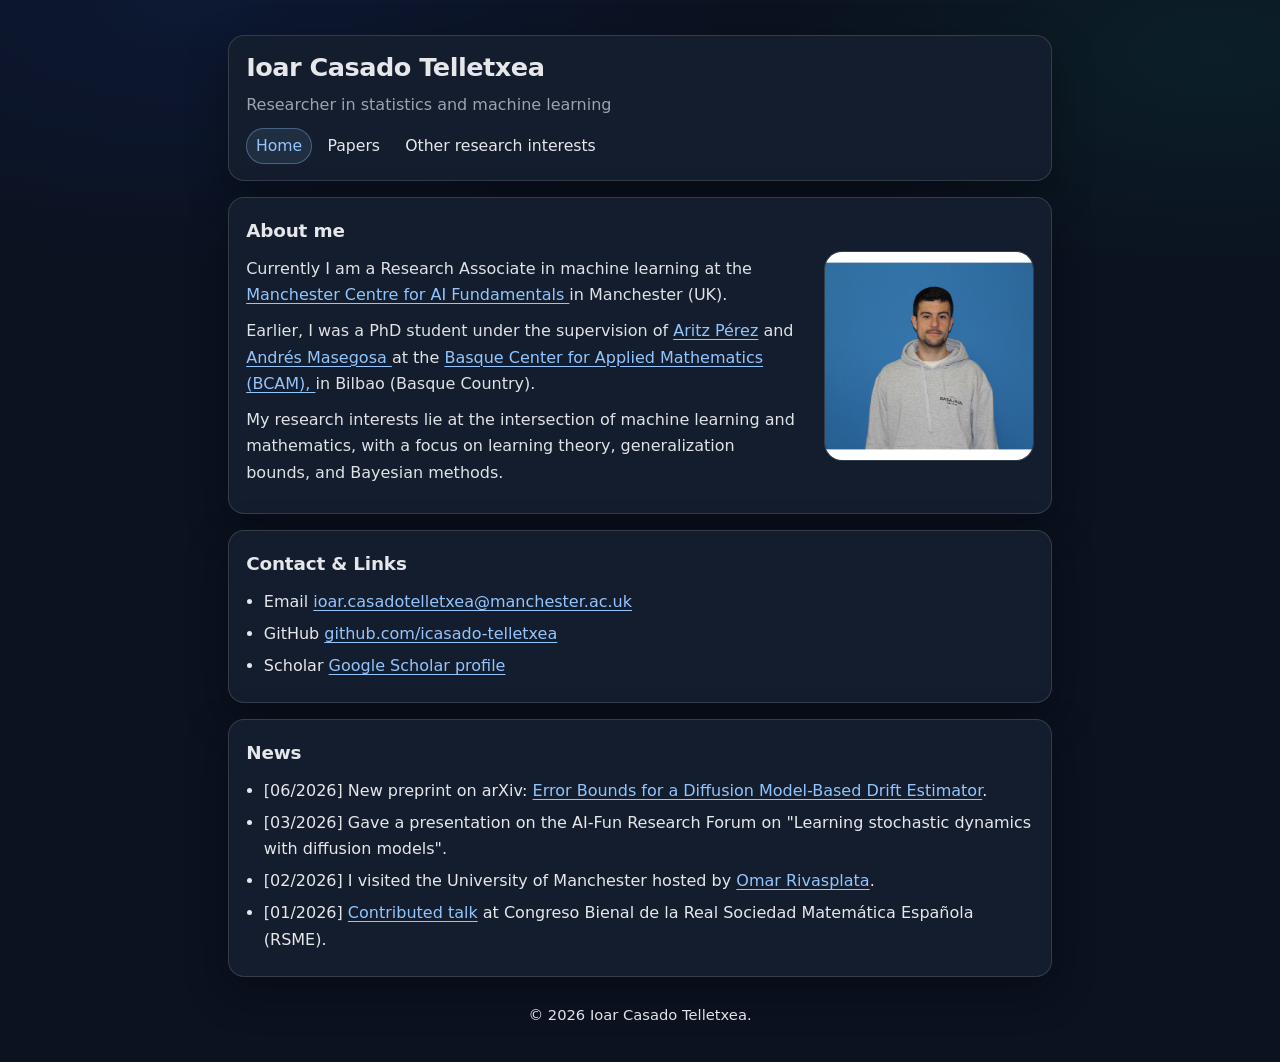
==== index.html @ a0dc9021 "Add files via upload" ====
<!DOCTYPE html>
<html lang="en">
<head>
  <meta charset="UTF-8" />
  <meta name="viewport" content="width=device-width, initial-scale=1" />
  <title>Ioar Casado Telletxea</title>
  <meta name="description" content="Ioar Casado Telletxea — Researcher in statistics and machine learning." />
  <meta name="color-scheme" content="dark" />
  <link rel="stylesheet" href="css/main.css" />
</head>

<body>
  <a class="skip-link" href="#content">Skip to content</a>
  <header class="site-header">
    <div class="container header-inner">
      <div class="brand">
        <div class="brand-title">
          <h1>Ioar Casado Telletxea</h1>
          <p class="tagline">Researcher in statistics and machine learning</p>
        </div>
      </div>

      <nav class="nav" aria-label="Primary">
        <a class="nav-link" href="index.html" aria-current="page">Home</a>
        <a class="nav-link" href="research/index.html">Papers</a>
        <a class="nav-link" href="other-research-interests/index.html">Other research interests</a>
      </nav>
    </div>
  </header>

  <main id="content" class="container">
    <section class="card hero">
      <div class="hero-text">
        <h2>About me</h2>
        <p>
           Currently I am a Research Associate in machine learning at the
           <a href="https://www.ai-fun.manchester.ac.uk/" target="_blank" rel="noopener noreferrer">          
            Manchester Centre for AI Fundamentals
          </a>
          in Manchester (UK).
        </p>
        <p>
          Earlier, I was a PhD student under the supervision of 
          <a href="https://scholar.google.com/citations?user=F6BMpa0AAAAJ&hl=en&oi=ao" target="_blank" rel="noopener noreferrer">
          Aritz Pérez</a> and 
          <a href="https://andresmasegosa.github.io/" target="_blank" rel="noopener noreferrer">
          Andrés Masegosa
          </a>
          at the
          <a href="https://www.bcamath.org/en/" target="_blank" rel="noopener noreferrer">
          Basque Center for Applied Mathematics (BCAM),
          </a>
          in Bilbao (Basque Country).
        </p>
        <p>
          My research interests lie at the intersection of machine learning and mathematics,
          with a focus on learning theory, generalization bounds, and Bayesian methods.
        </p>
      </div>

      <div class="hero-media">
        <img
          class="profile-pic"
          src="icasado.jpg"
          alt="Portrait of Ioar Casado Telletxea"
          loading="lazy"
          decoding="async"
        />
      </div>
    </section>

    <div class="grid">
      <section class="card">
        <h2>Contact & Links</h2>
        <ul class="link-list">
          <li>
            <span class="label">Email</span>
            <a href="mailto:ioar.casadotelletxea@manchester.ac.uk">ioar.casadotelletxea@manchester.ac.uk</a>
          </li>
          <li>
            <span class="label">GitHub</span>
            <a href="https://github.com/icasado-telletxea" target="_blank" rel="noopener noreferrer">
              github.com/icasado-telletxea
            </a>
          </li>
          <li>
            <span class="label">Scholar</span>
            <a href="https://scholar.google.com/citations?user=47XMQw0AAAAJ&hl=en&oi=ao" target="_blank" rel="noopener noreferrer">
              Google Scholar profile
            </a>
          </li>
        </ul>
      </section>

      <section class="card">
        <div class="card-header">
          <h2>News</h2>
        </div>
        <ul class="news">
            <li><span class="date">[06/2026]</span> New preprint on arXiv:
            <a href="https://arxiv.org/pdf/2606.02115" target="_blank" rel="noopener noreferrer">
            Error Bounds for a Diffusion Model-Based Drift Estimator</a>.            
            </li>                 
            <li><span class="date">[03/2026]</span> Gave a presentation on the AI-Fun Research Forum on "Learning stochastic dynamics with diffusion models". 
            </li>          
            <li><span class="date">[02/2026]</span> I visited the University of Manchester hosted by 
            <a href="https://personalpages.manchester.ac.uk/staff/omar.rivasplata/" target="_blank" rel="noopener noreferrer">
            Omar Rivasplata</a>.</li>
            <li><span class="date">[01/2026]</span>  <a href="https://2026.bienalrsme.com/sites/default/files/charlas/7_Casado_I.pdf" target="_blank" rel="noopener noreferrer">
            Contributed talk</a> at Congreso Bienal de la Real Sociedad Matemática Española (RSME).</li> 
        </ul>
      </section>
    </div>
  </main>

  <footer class="site-footer">
    <div class="container footer-inner">
      <p>&copy; <span id="year"></span> Ioar Casado Telletxea.</p>
    </div>
  </footer>

  <script>
    document.getElementById("year").textContent = new Date().getFullYear();
  </script>
</body>
</html>
---- css/main.css ----
/* ---------- Theme ---------- */
:root {
  color-scheme: dark;
  --bg: #0b1220;
  --text: #e5e7eb;
  --muted: #9ca3af;
  --border: rgba(255, 255, 255, 0.14);
  --card: #141d2d;
  --shadow: 0 14px 40px rgba(0, 0, 0, 0.35);
  --link: #93c5fd;
  --link-hover: #bfdbfe;
}

/* ---------- Base ---------- */
*,
*::before,
*::after { box-sizing: border-box; }

html { -webkit-text-size-adjust: 100%; }

body {
  max-width: 860px;
  margin: 2.2rem auto;
  padding: 0 1.1rem;
  font-family: ui-sans-serif, system-ui, -apple-system, BlinkMacSystemFont, "Segoe UI", sans-serif;
  line-height: 1.65;
  font-size: 16px;
  color: var(--text);
  background:
    radial-gradient(900px 450px at 15% 0%, rgba(29, 78, 216, 0.10), transparent 60%),
    radial-gradient(800px 420px at 95% 5%, rgba(16, 185, 129, 0.08), transparent 55%),
    var(--bg);
}

a {
  color: var(--link);
  text-decoration-thickness: 1px;
  text-underline-offset: 0.18em;
}
a:hover { color: var(--link-hover); }

a:focus-visible {
  outline: 3px solid color-mix(in srgb, var(--link) 60%, transparent);
  outline-offset: 3px;
  border-radius: 6px;
}

/* ---------- Header / Nav ---------- */
header {
  padding: 1rem 1.1rem;
  background: var(--card);
  border: 1px solid var(--border);
  border-radius: 16px;
  box-shadow: var(--shadow);
}

header h1 {
  margin: 0;
  letter-spacing: -0.02em;
  font-size: 1.6rem;
  line-height: 1.2;
}

nav {
  margin-top: 0.5rem;
  font-size: 0.98rem;
  color: var(--muted);
  display: flex;
  gap: 0.35rem;
  flex-wrap: wrap;
  align-items: center;
}

nav a {
  color: var(--text);
  text-decoration: none;
  padding: 0.25rem 0.55rem;
  border: 1px solid transparent;
  border-radius: 999px;
}

nav a:hover {
  border-color: var(--border);
  background: color-mix(in srgb, var(--card) 85%, transparent);
}

/* ---------- Separator ---------- */
hr {
  border: 0;
  height: 1px;
  background: var(--border);
  margin: 1.4rem 0;
}

/* ---------- Sections as cards ---------- */
main section {
  background: var(--card);
  border: 1px solid var(--border);
  border-radius: 16px;
  box-shadow: var(--shadow);
  padding: 1.1rem 1.1rem;
  margin: 1rem 0;
}

h2 {
  margin: 0 0 0.6rem;
  font-size: 1.15rem;
  letter-spacing: -0.01em;
}

p {
  margin: 0.6rem 0;
  color: color-mix(in srgb, var(--text) 92%, var(--muted));
}

/* Lists */
ul {
  padding-left: 1.1rem;
  margin: 0.6rem 0 0;
}
li { margin: 0.35rem 0; }

/* ---------- Footer ---------- */
footer {
  margin-top: 1.6rem;
  color: var(--muted);
  font-size: 0.92rem;
  text-align: center;
}

/* ---------- HERO (About + photo) ---------- */
/* Goal: photo vertically centered with text block */
.hero {
  display: grid;
  grid-template-columns: minmax(0, 1fr) 210px; /* text | photo */
  gap: 1.4rem;
  align-items: center; /* <-- centers photo w.r.t. text block */
}

.hero-text { min-width: 0; }
.hero-text h2 { margin-top: 0; }

.hero-media {
  justify-self: end;
  display: flex;
  align-items: center;   /* vertically centers the image within its column */
  justify-content: center;
}

.profile-pic {
  display: block;        /* remove baseline gap */
  width: 210px;
  height: 210px;
  border-radius: 18px;
  object-fit: cover;
  border: 1px solid var(--border);
  background: color-mix(in srgb, var(--card) 85%, transparent);
}

/* ---------- Responsive ---------- */
@media (max-width: 700px) {
  body { margin: 1.2rem auto; }

  header { padding: 0.9rem; }

  /* Stack and center the image */
  .hero {
    grid-template-columns: 1fr;
    align-items: start;
  }

  .hero-media {
    order: -1;            /* image above text (delete if you want image below) */
    justify-self: center; /* center horizontally */
    margin-bottom: 0.6rem;
  }

  .profile-pic {
    width: 140px;
    height: 140px;
  }
}

/* ---------- Shared page details ---------- */
nav a[aria-current="page"] {
  color: var(--link);
  background: rgba(147, 197, 253, 0.10);
  border-color: rgba(147, 197, 253, 0.35);
}

.tagline { color: var(--muted); }
h3 { margin: 1.2rem 0 0.4rem; font-size: 1rem; }
.page-intro { margin: 1.8rem 0 1rem; }
.page-intro h2 { font-size: 1.5rem; }
.link-list a { overflow-wrap: anywhere; }
.publication-title { margin-top: 0; }
.skip-link {
  position: absolute;
  left: 1rem;
  top: -5rem;
  padding: 0.6rem 1rem;
  background: var(--card);
  border: 1px solid var(--border);
  z-index: 1;
}
.skip-link:focus { top: 1rem; }

/* ---------- Papers ---------- */
.paper-list { list-style: none; padding: 0; margin: 0; }
.paper {
  background: var(--card);
  border: 1px solid var(--border);
  border-radius: 16px;
  box-shadow: var(--shadow);
  padding: 1.1rem;
  margin: 1rem 0;
}
.paper-year { margin: 0 0 0.5rem; color: var(--link); font-weight: 600; }
.paper .publication-title { font-size: 1.15rem; line-height: 1.4; }
.paper-authors { margin-bottom: 0.2rem; }
.paper-venue { margin-top: 0; color: var(--muted); font-size: 0.92rem; }
.paper-abstract { margin-top: 1rem; }
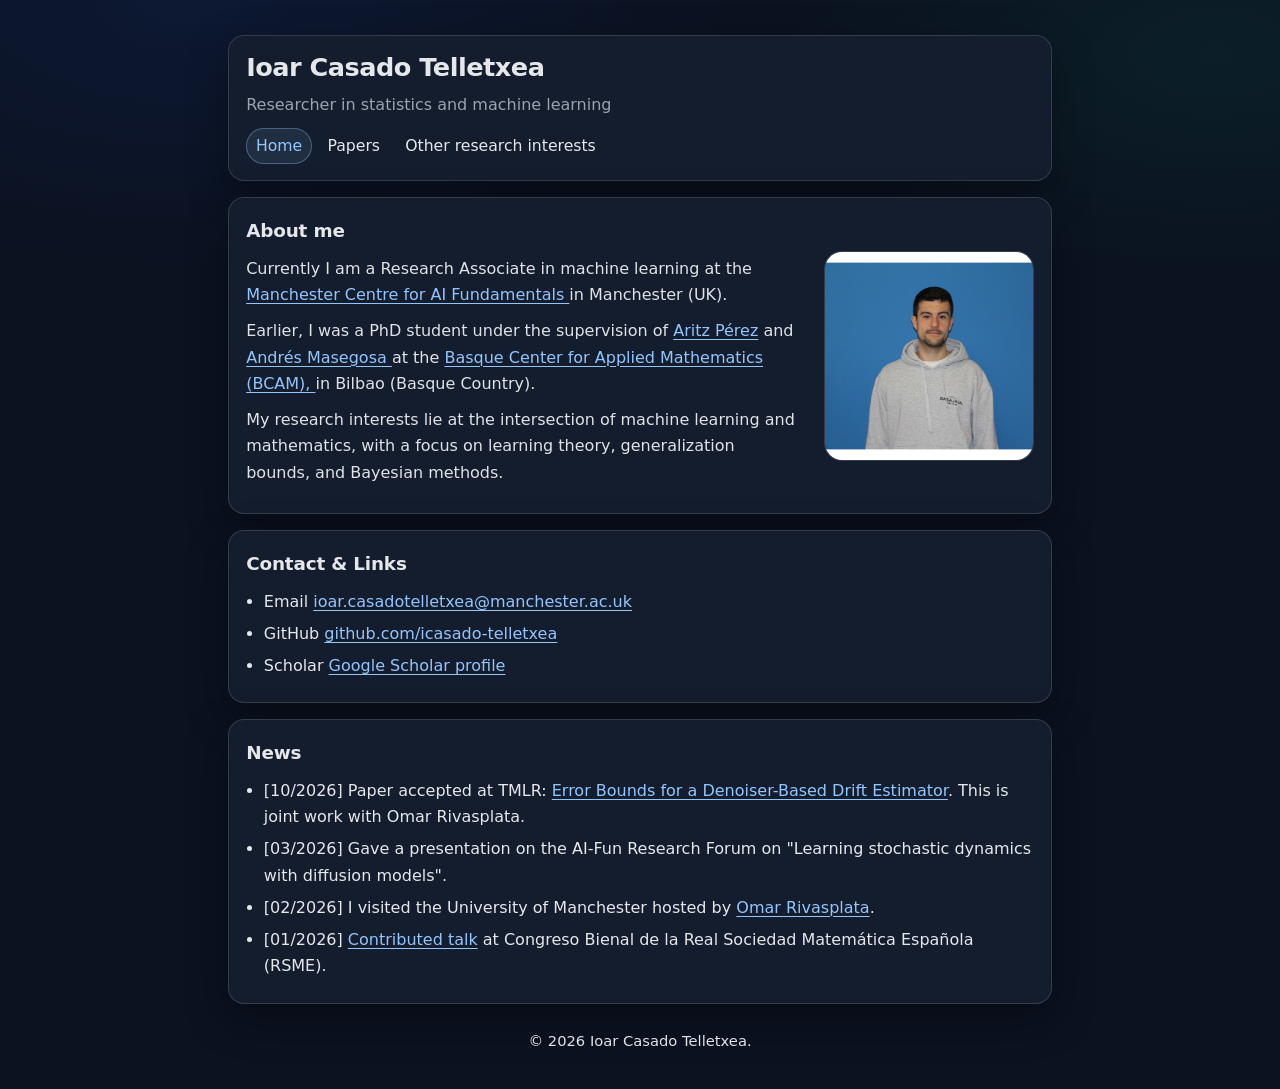
==== commit 9abeb3f8: "Replace old news item with new paper acceptance Updated news item with new paper acceptance and link" ====
--- a/index.html
+++ b/index.html
@@ -8,7 +8,8 @@
   <meta name="color-scheme" content="dark" />
   <link rel="stylesheet" href="css/main.css" />
 </head>
-
+<script data-goatcounter="https://icasado.goatcounter.com/count"
+        async src="//gc.zgo.at/count.js"></script>
 <body>
   <a class="skip-link" href="#content">Skip to content</a>
   <header class="site-header">
@@ -97,9 +98,9 @@
           <h2>News</h2>
         </div>
         <ul class="news">
-            <li><span class="date">[06/2026]</span> New preprint on arXiv:
-            <a href="https://arxiv.org/pdf/2606.02115" target="_blank" rel="noopener noreferrer">
-            Error Bounds for a Diffusion Model-Based Drift Estimator</a>.            
+            <li><span class="date">[10/2026]</span> Paper accepted at TMLR:
+            <a href="https://openreview.net/pdf?id=cyHG8JSTGe" target="_blank" rel="noopener noreferrer">
+            Error Bounds for a Denoiser-Based Drift Estimator</a>. This is joint work with Omar Rivasplata.            
             </li>                 
             <li><span class="date">[03/2026]</span> Gave a presentation on the AI-Fun Research Forum on "Learning stochastic dynamics with diffusion models". 
             </li>          
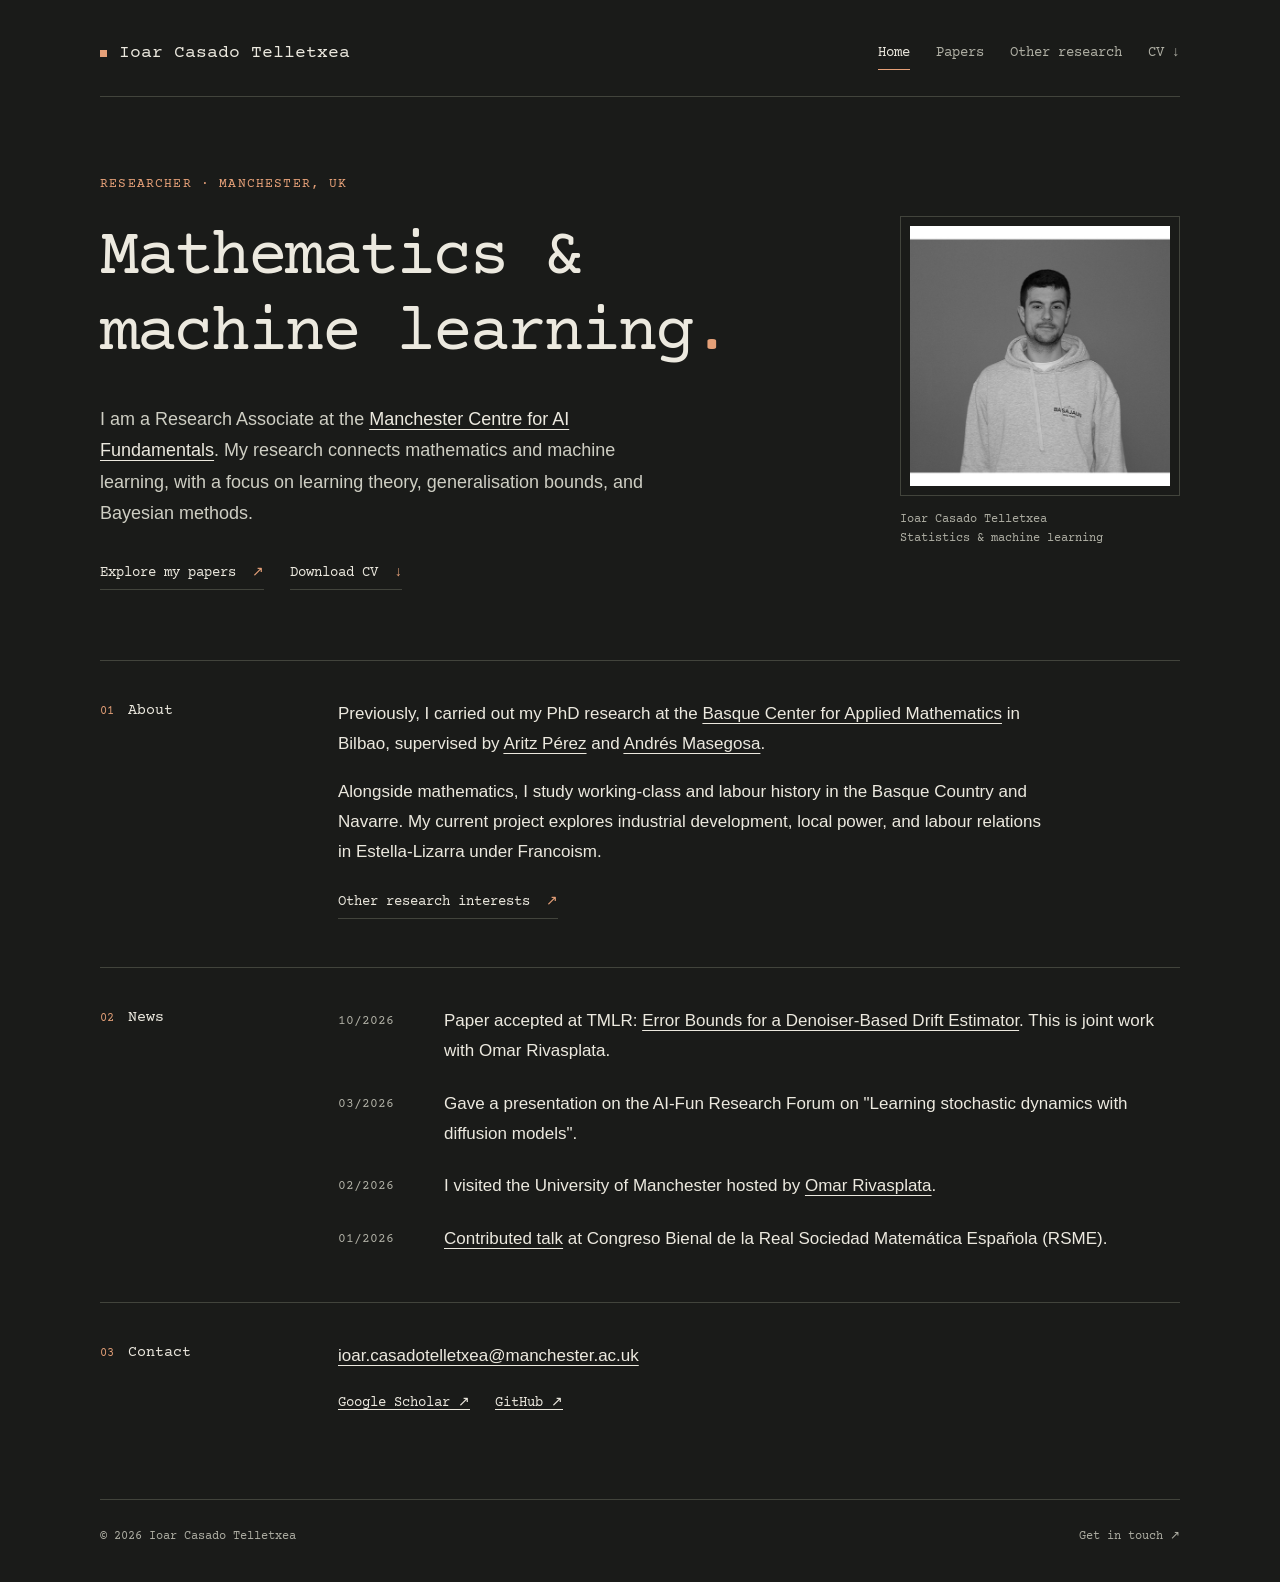
==== commit 6b17a873: "Add files via upload" ====
--- a/index.html
+++ b/index.html
@@ -1,127 +1,85 @@
 <!DOCTYPE html>
 <html lang="en">
 <head>
-  <meta charset="UTF-8" />
-  <meta name="viewport" content="width=device-width, initial-scale=1" />
-  <title>Ioar Casado Telletxea</title>
-  <meta name="description" content="Ioar Casado Telletxea — Researcher in statistics and machine learning." />
-  <meta name="color-scheme" content="dark" />
-  <link rel="stylesheet" href="css/main.css" />
+  <meta charset="UTF-8">
+  <meta name="viewport" content="width=device-width, initial-scale=1">
+  <meta name="color-scheme" content="dark">
+  <meta name="description" content="Researcher in mathematics, statistics and machine learning at the Manchester Centre for AI Fundamentals.">
+  <meta name="theme-color" content="#1a1b19">
+  <title>Ioar Casado Telletxea | Mathematics & machine learning</title>
+  <link rel="icon" href="assets/favicon.svg" type="image/svg+xml">
+  <link rel="preload" href="assets/fonts/CourierPrime-Regular.ttf" as="font" type="font/ttf" crossorigin>
+  <link rel="stylesheet" href="css/main.css">
 </head>
-<script data-goatcounter="https://icasado.goatcounter.com/count"
-        async src="//gc.zgo.at/count.js"></script>
 <body>
   <a class="skip-link" href="#content">Skip to content</a>
   <header class="site-header">
     <div class="container header-inner">
-      <div class="brand">
-        <div class="brand-title">
-          <h1>Ioar Casado Telletxea</h1>
-          <p class="tagline">Researcher in statistics and machine learning</p>
+      <a class="brand" href="index.html">Ioar Casado Telletxea</a>
+      <nav class="nav" aria-label="Primary"><a href="index.html" aria-current="page">Home</a>
+<a href="research/index.html">Papers</a>
+<a href="other-research-interests/index.html">Other research</a>
+<a href="assets/ioar-casado-cv.pdf" download="Ioar-Casado-Telletxea-CV.pdf" aria-label="Download CV (PDF)">CV <span aria-hidden="true">↓</span></a></nav>
+    </div>
+  </header>
+  <main id="content" class="container">
+    <section class="hero" aria-labelledby="intro-title">
+      <div class="hero-text">
+        <p class="eyebrow">Researcher · Manchester, UK</p>
+        <h1 id="intro-title">Mathematics &amp;<br>machine learning<span>.</span></h1>
+        <p>I am a Research Associate at the <a href="https://www.ai-fun.manchester.ac.uk/">Manchester Centre for AI Fundamentals</a>. My research connects mathematics and machine learning, with a focus on learning theory, generalisation bounds, and Bayesian methods.</p>
+        <div class="hero-actions">
+          <a class="text-link" href="research/index.html">Explore my papers <span aria-hidden="true">↗</span></a>
+          <a class="text-link" href="assets/ioar-casado-cv.pdf" download="Ioar-Casado-Telletxea-CV.pdf">Download CV <span aria-hidden="true">↓</span></a>
         </div>
       </div>
-
-      <nav class="nav" aria-label="Primary">
-        <a class="nav-link" href="index.html" aria-current="page">Home</a>
-        <a class="nav-link" href="research/index.html">Papers</a>
-        <a class="nav-link" href="other-research-interests/index.html">Other research interests</a>
-      </nav>
-    </div>
-  </header>
-
-  <main id="content" class="container">
-    <section class="card hero">
-      <div class="hero-text">
-        <h2>About me</h2>
-        <p>
-           Currently I am a Research Associate in machine learning at the
-           <a href="https://www.ai-fun.manchester.ac.uk/" target="_blank" rel="noopener noreferrer">          
-            Manchester Centre for AI Fundamentals
-          </a>
-          in Manchester (UK).
-        </p>
-        <p>
-          Earlier, I was a PhD student under the supervision of 
-          <a href="https://scholar.google.com/citations?user=F6BMpa0AAAAJ&hl=en&oi=ao" target="_blank" rel="noopener noreferrer">
-          Aritz Pérez</a> and 
-          <a href="https://andresmasegosa.github.io/" target="_blank" rel="noopener noreferrer">
-          Andrés Masegosa
-          </a>
-          at the
-          <a href="https://www.bcamath.org/en/" target="_blank" rel="noopener noreferrer">
-          Basque Center for Applied Mathematics (BCAM),
-          </a>
-          in Bilbao (Basque Country).
-        </p>
-        <p>
-          My research interests lie at the intersection of machine learning and mathematics,
-          with a focus on learning theory, generalization bounds, and Bayesian methods.
-        </p>
-      </div>
-
-      <div class="hero-media">
-        <img
-          class="profile-pic"
-          src="icasado.jpg"
-          alt="Portrait of Ioar Casado Telletxea"
-          loading="lazy"
-          decoding="async"
-        />
+      <figure class="hero-media">
+        <div class="portrait-frame"><img class="profile-pic" src="icasado.jpg" alt="Portrait of Ioar Casado Telletxea" fetchpriority="high" decoding="async"></div>
+        <figcaption class="portrait-caption">Ioar Casado Telletxea<br>Statistics &amp; machine learning</figcaption>
+      </figure>
+    </section>
+    <section class="section" aria-labelledby="about-title">
+      <h2 class="section-label" id="about-title"><span>01</span> About</h2>
+      <div class="section-content">
+        <p>Previously, I carried out my PhD research at the <a href="https://www.bcamath.org/en/">Basque Center for Applied Mathematics</a> in Bilbao, supervised by <a href="https://scholar.google.com/citations?user=F6BMpa0AAAAJ&amp;hl=en&amp;oi=ao">Aritz Pérez</a> and <a href="https://andresmasegosa.github.io/">Andrés Masegosa</a>.</p>
+        <p>Alongside mathematics, I study working-class and labour history in the Basque Country and Navarre. My current project explores industrial development, local power, and labour relations in Estella-Lizarra under Francoism.</p>
+        <p><a class="text-link" href="other-research-interests/index.html">Other research interests <span aria-hidden="true">↗</span></a></p>
       </div>
     </section>
-
-    <div class="grid">
-      <section class="card">
-        <h2>Contact & Links</h2>
-        <ul class="link-list">
-          <li>
-            <span class="label">Email</span>
-            <a href="mailto:ioar.casadotelletxea@manchester.ac.uk">ioar.casadotelletxea@manchester.ac.uk</a>
-          </li>
-          <li>
-            <span class="label">GitHub</span>
-            <a href="https://github.com/icasado-telletxea" target="_blank" rel="noopener noreferrer">
-              github.com/icasado-telletxea
-            </a>
-          </li>
-          <li>
-            <span class="label">Scholar</span>
-            <a href="https://scholar.google.com/citations?user=47XMQw0AAAAJ&hl=en&oi=ao" target="_blank" rel="noopener noreferrer">
-              Google Scholar profile
-            </a>
-          </li>
-        </ul>
-      </section>
-
-      <section class="card">
-        <div class="card-header">
-          <h2>News</h2>
+    <section class="section" aria-labelledby="news-title">
+      <h2 class="section-label" id="news-title"><span>02</span> News</h2>
+      <div class="section-content"><ul class="news">
+            <li><span class="date">10/2026</span><div> Paper accepted at TMLR:
+            <a href="https://openreview.net/pdf?id=cyHG8JSTGe" target="_blank" rel="noopener noreferrer">
+            Error Bounds for a Denoiser-Based Drift Estimator</a>. This is joint work with Omar Rivasplata.
+            </div></li>
+            <li><span class="date">03/2026</span><div> Gave a presentation on the AI-Fun Research Forum on "Learning stochastic dynamics with diffusion models".
+            </div></li>
+            <li><span class="date">02/2026</span><div> I visited the University of Manchester hosted by
+            <a href="https://personalpages.manchester.ac.uk/staff/omar.rivasplata/" target="_blank" rel="noopener noreferrer">
+            Omar Rivasplata</a>.</div></li>
+            <li><span class="date">01/2026</span><div>  <a href="https://2026.bienalrsme.com/sites/default/files/charlas/7_Casado_I.pdf" target="_blank" rel="noopener noreferrer">
+            Contributed talk</a> at Congreso Bienal de la Real Sociedad Matemática Española (RSME).</div></li>
+        </ul></div>
+    </section>
+    <section class="section" aria-labelledby="contact-title">
+      <h2 class="section-label" id="contact-title"><span>03</span> Contact</h2>
+      <div class="section-content">
+        <a class="contact-email" href="mailto:ioar.casadotelletxea@manchester.ac.uk">ioar.casadotelletxea@manchester.ac.uk</a>
+        <div class="contact-links">
+          <a href="https://scholar.google.com/citations?user=47XMQw0AAAAJ&amp;hl=en&amp;oi=ao">Google Scholar ↗</a>
+          <a href="https://github.com/icasado-telletxea">GitHub ↗</a>
         </div>
-        <ul class="news">
-            <li><span class="date">[10/2026]</span> Paper accepted at TMLR:
-            <a href="https://openreview.net/pdf?id=cyHG8JSTGe" target="_blank" rel="noopener noreferrer">
-            Error Bounds for a Denoiser-Based Drift Estimator</a>. This is joint work with Omar Rivasplata.            
-            </li>                 
-            <li><span class="date">[03/2026]</span> Gave a presentation on the AI-Fun Research Forum on "Learning stochastic dynamics with diffusion models". 
-            </li>          
-            <li><span class="date">[02/2026]</span> I visited the University of Manchester hosted by 
-            <a href="https://personalpages.manchester.ac.uk/staff/omar.rivasplata/" target="_blank" rel="noopener noreferrer">
-            Omar Rivasplata</a>.</li>
-            <li><span class="date">[01/2026]</span>  <a href="https://2026.bienalrsme.com/sites/default/files/charlas/7_Casado_I.pdf" target="_blank" rel="noopener noreferrer">
-            Contributed talk</a> at Congreso Bienal de la Real Sociedad Matemática Española (RSME).</li> 
-        </ul>
-      </section>
-    </div>
-  </main>
-
+      </div>
+    </section>
+</main>
   <footer class="site-footer">
     <div class="container footer-inner">
-      <p>&copy; <span id="year"></span> Ioar Casado Telletxea.</p>
+      <p>© <span id="year">2026</span> Ioar Casado Telletxea</p>
+      <a href="mailto:ioar.casadotelletxea@manchester.ac.uk">Get in touch <span aria-hidden="true">↗</span></a>
     </div>
   </footer>
-
-  <script>
-    document.getElementById("year").textContent = new Date().getFullYear();
-  </script>
+  <script>document.getElementById('year').textContent = new Date().getFullYear();</script>
+  <script data-goatcounter="https://icasado.goatcounter.com/count" async src="https://gc.zgo.at/count.js"></script>
 </body>
 </html>
--- a/css/main.css
+++ b/css/main.css
@@ -1,222 +1,635 @@
-/* ---------- Theme ---------- */
+@font-face {
+  font-family:Courier Prime;
+  src:url('../assets/fonts/CourierPrime-Regular.ttf') format('truetype');
+  font-weight:400;
+  font-display:swap;
+}
+
+@font-face {
+  font-family:Courier Prime;
+  src:url('../assets/fonts/CourierPrime-Bold.ttf') format('truetype');
+  font-weight:700;
+  font-display:swap;
+}
+
 :root {
-  color-scheme: dark;
-  --bg: #0b1220;
-  --text: #e5e7eb;
-  --muted: #9ca3af;
-  --border: rgba(255, 255, 255, 0.14);
-  --card: #141d2d;
-  --shadow: 0 14px 40px rgba(0, 0, 0, 0.35);
-  --link: #93c5fd;
-  --link-hover: #bfdbfe;
-}
-
-/* ---------- Base ---------- */
-*,
-*::before,
-*::after { box-sizing: border-box; }
-
-html { -webkit-text-size-adjust: 100%; }
+  color-scheme:dark;
+  --bg:#1a1b19;
+  --text:#ece9df;
+  --muted:#b0b0a5;
+  --rule:#42443c;
+  --accent:#e5a078;
+  --mono:'Courier Prime','Courier New',monospace;
+}
+
+*,*::before,*::after {
+  box-sizing:border-box;
+}
+
+html {
+  scroll-behavior:smooth;
+  scroll-padding-top:2rem;
+  -webkit-text-size-adjust:100%;
+}
 
 body {
-  max-width: 860px;
-  margin: 2.2rem auto;
-  padding: 0 1.1rem;
-  font-family: ui-sans-serif, system-ui, -apple-system, BlinkMacSystemFont, "Segoe UI", sans-serif;
-  line-height: 1.65;
-  font-size: 16px;
-  color: var(--text);
-  background:
-    radial-gradient(900px 450px at 15% 0%, rgba(29, 78, 216, 0.10), transparent 60%),
-    radial-gradient(800px 420px at 95% 5%, rgba(16, 185, 129, 0.08), transparent 55%),
-    var(--bg);
+  margin:0;
+  background:var(--bg);
+  color:var(--text);
+  font:17px/1.75 Arial,Helvetica,sans-serif;
+}
+
+::selection {
+  background:var(--accent);
+  color:var(--bg);
 }
 
 a {
-  color: var(--link);
-  text-decoration-thickness: 1px;
-  text-underline-offset: 0.18em;
-}
-a:hover { color: var(--link-hover); }
-
-a:focus-visible {
-  outline: 3px solid color-mix(in srgb, var(--link) 60%, transparent);
-  outline-offset: 3px;
-  border-radius: 6px;
-}
-
-/* ---------- Header / Nav ---------- */
-header {
-  padding: 1rem 1.1rem;
-  background: var(--card);
-  border: 1px solid var(--border);
-  border-radius: 16px;
-  box-shadow: var(--shadow);
-}
-
-header h1 {
-  margin: 0;
-  letter-spacing: -0.02em;
-  font-size: 1.6rem;
-  line-height: 1.2;
-}
-
-nav {
-  margin-top: 0.5rem;
-  font-size: 0.98rem;
-  color: var(--muted);
-  display: flex;
-  gap: 0.35rem;
-  flex-wrap: wrap;
-  align-items: center;
-}
-
-nav a {
-  color: var(--text);
-  text-decoration: none;
-  padding: 0.25rem 0.55rem;
-  border: 1px solid transparent;
-  border-radius: 999px;
-}
-
-nav a:hover {
-  border-color: var(--border);
-  background: color-mix(in srgb, var(--card) 85%, transparent);
-}
-
-/* ---------- Separator ---------- */
-hr {
-  border: 0;
-  height: 1px;
-  background: var(--border);
-  margin: 1.4rem 0;
-}
-
-/* ---------- Sections as cards ---------- */
-main section {
-  background: var(--card);
-  border: 1px solid var(--border);
-  border-radius: 16px;
-  box-shadow: var(--shadow);
-  padding: 1.1rem 1.1rem;
-  margin: 1rem 0;
-}
-
-h2 {
-  margin: 0 0 0.6rem;
-  font-size: 1.15rem;
-  letter-spacing: -0.01em;
-}
-
-p {
-  margin: 0.6rem 0;
-  color: color-mix(in srgb, var(--text) 92%, var(--muted));
-}
-
-/* Lists */
-ul {
-  padding-left: 1.1rem;
-  margin: 0.6rem 0 0;
-}
-li { margin: 0.35rem 0; }
-
-/* ---------- Footer ---------- */
-footer {
-  margin-top: 1.6rem;
-  color: var(--muted);
-  font-size: 0.92rem;
-  text-align: center;
-}
-
-/* ---------- HERO (About + photo) ---------- */
-/* Goal: photo vertically centered with text block */
+  color:inherit;
+  text-decoration-thickness:1px;
+  text-underline-offset:.22em;
+  transition:color .15s;
+}
+
+a:hover {
+  color:var(--accent);
+}
+
+a:focus-visible,summary:focus-visible {
+  outline:2px solid var(--accent);
+  outline-offset:6px;
+}
+
+img {
+  display:block;
+  max-width:100%;
+  height:auto;
+}
+
+h1,h2,h3,p,figure {
+  margin:0;
+}
+
+h1,h2,h3 {
+  font-family:var(--mono);
+  font-weight:400;
+  line-height:1.16;
+}
+
+p+p {
+  margin-top:1.15rem;
+}
+
+.container {
+  width:min(1080px,calc(100% - 96px));
+  margin-inline:auto;
+}
+
+.site-header {
+  padding:38px 0 0;
+}
+
+.header-inner {
+  display:flex;
+  justify-content:space-between;
+  align-items:center;
+  gap:26px;
+  border-bottom:1px solid var(--rule);
+  padding-bottom:27px;
+}
+
+.brand {
+  font:18px/1.35 var(--mono);
+  text-decoration:none;
+  display:flex;
+  align-items:center;
+  gap:12px;
+}
+
+.brand::before {
+  content:'';
+  width:7px;
+  height:7px;
+  background:var(--accent);
+  flex:none;
+}
+
+.nav {
+  display:flex;
+  gap:26px;
+  flex-wrap:wrap;
+  font:14px/1.5 var(--mono);
+}
+
+.nav a {
+  color:var(--muted);
+  padding:5px 0;
+  text-decoration:none;
+}
+
+.nav a:hover,.nav a[aria-current=page] {
+  color:var(--text);
+}
+
+.nav a[aria-current=page] {
+  box-shadow:0 1px var(--accent);
+}
+
+.skip-link {
+  position:absolute;
+  top:-100px;
+  left:24px;
+  padding:8px 16px;
+  background:var(--text);
+  color:var(--bg);
+  z-index:5;
+}
+
+.skip-link:focus {
+  top:12px;
+}
+
+.eyebrow,.section-label,.date,.paper-year,.paper-venue,.figure-number,.footer-inner,.text-link {
+  font-family:var(--mono);
+}
+
+.eyebrow {
+  color:var(--accent);
+  font-size:13px;
+  letter-spacing:.09em;
+  text-transform:uppercase;
+  margin-bottom:25px;
+}
+
 .hero {
-  display: grid;
-  grid-template-columns: minmax(0, 1fr) 210px; /* text | photo */
-  gap: 1.4rem;
-  align-items: center; /* <-- centers photo w.r.t. text block */
-}
-
-.hero-text { min-width: 0; }
-.hero-text h2 { margin-top: 0; }
+  display:grid;
+  grid-template-columns:minmax(0,1fr) 280px;
+  gap:90px;
+  align-items:start;
+  padding:76px 0 70px;
+}
+
+.hero h1 {
+  font-size:clamp(42px,5.3vw,66px);
+  letter-spacing:-.045em;
+  margin-bottom:30px;
+}
+
+.hero h1 span {
+  color:var(--accent);
+}
+
+.hero-text>p:not(.eyebrow) {
+  max-width:570px;
+  font-size:18px;
+  color:#cecec3;
+}
+
+.hero-text a {
+  color:var(--text);
+}
 
 .hero-media {
-  justify-self: end;
-  display: flex;
-  align-items: center;   /* vertically centers the image within its column */
-  justify-content: center;
+  margin-top:43px;
+}
+
+.portrait-frame {
+  border:1px solid var(--rule);
+  padding:9px;
 }
 
 .profile-pic {
-  display: block;        /* remove baseline gap */
-  width: 210px;
-  height: 210px;
-  border-radius: 18px;
-  object-fit: cover;
-  border: 1px solid var(--border);
-  background: color-mix(in srgb, var(--card) 85%, transparent);
-}
-
-/* ---------- Responsive ---------- */
-@media (max-width: 700px) {
-  body { margin: 1.2rem auto; }
-
-  header { padding: 0.9rem; }
-
-  /* Stack and center the image */
+  width:100%;
+  aspect-ratio:1;
+  object-fit:cover;
+  filter:grayscale(1);
+}
+
+.portrait-caption {
+  font:12px/1.6 var(--mono);
+  color:var(--muted);
+  margin-top:14px;
+}
+
+.hero-actions {
+  display:flex;
+  gap:26px;
+  margin-top:31px;
+  flex-wrap:wrap;
+}
+
+.text-link {
+  font-size:14px;
+  text-decoration:none;
+  border-bottom:1px solid var(--rule);
+  padding-bottom:4px;
+  display:inline-block;
+}
+
+.text-link span {
+  color:var(--accent);
+  margin-left:8px;
+}
+
+.section {
+  border-top:1px solid var(--rule);
+  padding:38px 0 48px;
+  display:grid;
+  grid-template-columns:200px minmax(0,1fr);
+  gap:38px;
+}
+
+.section-label {
+  font-size:15px;
+  line-height:1.6;
+  display:flex;
+  gap:14px;
+  align-items:baseline;
+}
+
+.section-label span {
+  color:var(--accent);
+  font-size:12px;
+}
+
+.section-content {
+  min-width:0;
+}
+
+.section-content>p {
+  max-width:710px;
+}
+
+.news {
+  list-style:none;
+  margin:0;
+  padding:0;
+}
+
+.news li {
+  display:grid;
+  grid-template-columns:86px minmax(0,1fr);
+  gap:20px;
+  padding:0 0 23px;
+}
+
+.news li:last-child {
+  padding-bottom:0;
+}
+
+.date {
+  color:var(--muted);
+  font-size:13px;
+  padding-top:4px;
+}
+
+.contact-links {
+  display:flex;
+  gap:25px;
+  flex-wrap:wrap;
+  font:14px/1.8 var(--mono);
+  margin-top:20px;
+}
+
+.contact-email {
+  overflow-wrap:anywhere;
+}
+
+.page-intro {
+  padding:65px 0 47px;
+  max-width:800px;
+}
+
+.page-intro h1 {
+  font-size:clamp(40px,6vw,60px);
+  letter-spacing:-.04em;
+  margin-bottom:23px;
+}
+
+.page-intro>p:not(.eyebrow) {
+  max-width:680px;
+  color:var(--muted);
+  font-size:18px;
+}
+
+.paper-list {
+  list-style:none;
+  padding:0;
+  margin:0 0 70px;
+}
+
+.paper {
+  border-top:1px solid var(--rule);
+  padding:30px 0 34px;
+  display:grid;
+  grid-template-columns:90px minmax(0,1fr);
+  gap:28px;
+}
+
+.paper-year {
+  color:var(--accent);
+  font-size:15px;
+  padding-top:5px;
+}
+
+.publication-title {
+  font-size:25px;
+  line-height:1.3;
+  max-width:840px;
+  letter-spacing:-.02em;
+  margin-bottom:12px;
+}
+
+.paper-authors {
+  color:#cccec3;
+  font-size:15px;
+  margin:0 0 8px;
+}
+
+.paper-venue {
+  font-size:13px;
+  color:var(--muted);
+  margin:0 0 16px;
+}
+
+.paper-links {
+  font:13px/1.7 var(--mono);
+  color:var(--accent);
+  margin:0 0 18px;
+  display:flex;
+  gap:20px;
+  flex-wrap:wrap;
+}
+
+.paper-links a {
+  text-decoration:none;
+  border-bottom:1px solid var(--rule);
+}
+
+.abstract {
+  max-width:800px;
+}
+
+.abstract summary {
+  cursor:pointer;
+  font:14px/1.8 var(--mono);
+  color:var(--muted);
+  width:fit-content;
+}
+
+.abstract summary:hover {
+  color:var(--text);
+}
+
+.paper-abstract {
+  font-size:16px;
+  color:#cccec3;
+  line-height:1.8;
+  margin-top:14px;
+}
+
+.history-copy {
+  max-width:740px;
+}
+
+.history-copy h2 {
+  font-size:28px;
+  margin-bottom:27px;
+}
+
+.history-copy p {
+  color:#cecec3;
+}
+
+.archive {
+  margin-top:55px;
+}
+
+.archive figure {
+  border-top:1px solid var(--rule);
+  padding:35px 0 42px;
+  display:grid;
+  grid-template-columns:minmax(0,450px) minmax(0,1fr);
+  gap:47px;
+  align-items:start;
+}
+
+.archive img {
+  width:100%;
+  height:auto;
+}
+
+.archive figcaption {
+  color:var(--muted);
+  font-size:15px;
+  line-height:1.8;
+  max-width:450px;
+}
+
+.figure-number {
+  display:block;
+  color:var(--accent);
+  font-size:12px;
+  margin-bottom:16px;
+}
+
+.archive figcaption strong {
+  display:block;
+  font:22px/1.3 var(--mono);
+  color:var(--text);
+  margin-bottom:14px;
+}
+
+.references {
+  max-width:780px;
+  border-top:1px solid var(--rule);
+  padding:35px 0 10px;
+}
+
+.references h2 {
+  font-size:23px;
+  margin-bottom:20px;
+}
+
+.references ul {
+  margin:0;
+  padding-left:20px;
+  font-size:15px;
+  color:var(--muted);
+}
+
+.references li+li {
+  margin-top:15px;
+}
+
+.site-footer {
+  margin:35px 0 0;
+}
+
+.footer-inner {
+  display:flex;
+  justify-content:space-between;
+  gap:24px;
+  border-top:1px solid var(--rule);
+  padding:26px 0 35px;
+  color:var(--muted);
+  font-size:12px;
+}
+
+.footer-inner a {
+  text-decoration:none;
+}
+
+@media(min-width:1500px) {
+  .container {
+    width:min(1160px,calc(100% - 120px));
+  }
   .hero {
-    grid-template-columns: 1fr;
-    align-items: start;
-  }
-
+    gap:120px;
+    grid-template-columns:minmax(0,1fr) 300px;
+  }
+}
+
+@media(max-width:900px) {
+  .container {
+    width:calc(100% - 56px);
+  }
+  .header-inner {
+    align-items:flex-start;
+    flex-direction:column;
+    gap:18px;
+  }
+  .nav {
+    gap:25px;
+  }
+  .hero {
+    gap:38px;
+    grid-template-columns:minmax(0,1fr) 220px;
+    padding-top:56px;
+  }
+  .hero h1 {
+    font-size:47px;
+  }
+  .section {
+    grid-template-columns:150px minmax(0,1fr);
+    gap:26px;
+  }
+  .archive figure {
+    gap:30px;
+    grid-template-columns:minmax(0,1.2fr) minmax(0,1fr);
+  }
+}
+
+@media(max-width:600px) {
+  body {
+    font-size:16px;
+  }
+  .container {
+    width:calc(100% - 40px);
+  }
+  .site-header {
+    padding-top:24px;
+  }
+  .brand {
+    font-size:16px;
+  }
+  .nav {
+    gap:20px;
+    font-size:13px;
+    row-gap:12px;
+  }
+  .header-inner {
+    padding-bottom:23px;
+  }
+  .hero {
+    grid-template-columns:1fr;
+    gap:30px;
+    padding:42px 0;
+  }
+  .hero h1 {
+    font-size:clamp(34px,11vw,43px);
+  }
+  .hero-text>p:not(.eyebrow) {
+    font-size:17px;
+  }
+  .eyebrow {
+    font-size:11px;
+    margin-bottom:21px;
+  }
   .hero-media {
-    order: -1;            /* image above text (delete if you want image below) */
-    justify-self: center; /* center horizontally */
-    margin-bottom: 0.6rem;
-  }
-
-  .profile-pic {
-    width: 140px;
-    height: 140px;
-  }
-}
-
-/* ---------- Shared page details ---------- */
-nav a[aria-current="page"] {
-  color: var(--link);
-  background: rgba(147, 197, 253, 0.10);
-  border-color: rgba(147, 197, 253, 0.35);
-}
-
-.tagline { color: var(--muted); }
-h3 { margin: 1.2rem 0 0.4rem; font-size: 1rem; }
-.page-intro { margin: 1.8rem 0 1rem; }
-.page-intro h2 { font-size: 1.5rem; }
-.link-list a { overflow-wrap: anywhere; }
-.publication-title { margin-top: 0; }
-.skip-link {
-  position: absolute;
-  left: 1rem;
-  top: -5rem;
-  padding: 0.6rem 1rem;
-  background: var(--card);
-  border: 1px solid var(--border);
-  z-index: 1;
-}
-.skip-link:focus { top: 1rem; }
-
-/* ---------- Papers ---------- */
-.paper-list { list-style: none; padding: 0; margin: 0; }
-.paper {
-  background: var(--card);
-  border: 1px solid var(--border);
-  border-radius: 16px;
-  box-shadow: var(--shadow);
-  padding: 1.1rem;
-  margin: 1rem 0;
-}
-.paper-year { margin: 0 0 0.5rem; color: var(--link); font-weight: 600; }
-.paper .publication-title { font-size: 1.15rem; line-height: 1.4; }
-.paper-authors { margin-bottom: 0.2rem; }
-.paper-venue { margin-top: 0; color: var(--muted); font-size: 0.92rem; }
-.paper-abstract { margin-top: 1rem; }
+    margin:0;
+    display:grid;
+    grid-template-columns:130px minmax(0,1fr);
+    gap:22px;
+    align-items:end;
+  }
+  .portrait-caption {
+    margin:0;
+  }
+  .section {
+    display:block;
+    padding:28px 0 34px;
+  }
+  .section-label {
+    margin-bottom:25px;
+  }
+  .news li {
+    grid-template-columns:65px minmax(0,1fr);
+    gap:16px;
+  }
+  .date {
+    font-size:12px;
+  }
+  .page-intro {
+    padding:42px 0 32px;
+  }
+  .page-intro h1 {
+    font-size:clamp(32px,10.8vw,42px);
+  }
+  .page-intro>p:not(.eyebrow) {
+    font-size:17px;
+  }
+  .paper {
+    grid-template-columns:1fr;
+    gap:12px;
+    padding:25px 0;
+  }
+  .publication-title {
+    font-size:23px;
+  }
+  .archive {
+    margin-top:34px;
+  }
+  .archive figure {
+    grid-template-columns:1fr;
+    gap:23px;
+    padding:28px 0 33px;
+    max-width:450px;
+    margin-inline:auto;
+  }
+  .archive figcaption strong {
+    font-size:21px;
+  }
+  .figure-number {
+    margin-bottom:10px;
+  }
+  .footer-inner {
+    flex-direction:column;
+    gap:10px;
+  }
+  .contact-links {
+    gap:20px;
+  }
+  .hero-actions {
+    gap:22px;
+  }
+}
+
+@media(prefers-reduced-motion:reduce) {
+  html {
+    scroll-behavior:auto;
+  }
+  a {
+    transition:none;
+  }
+}
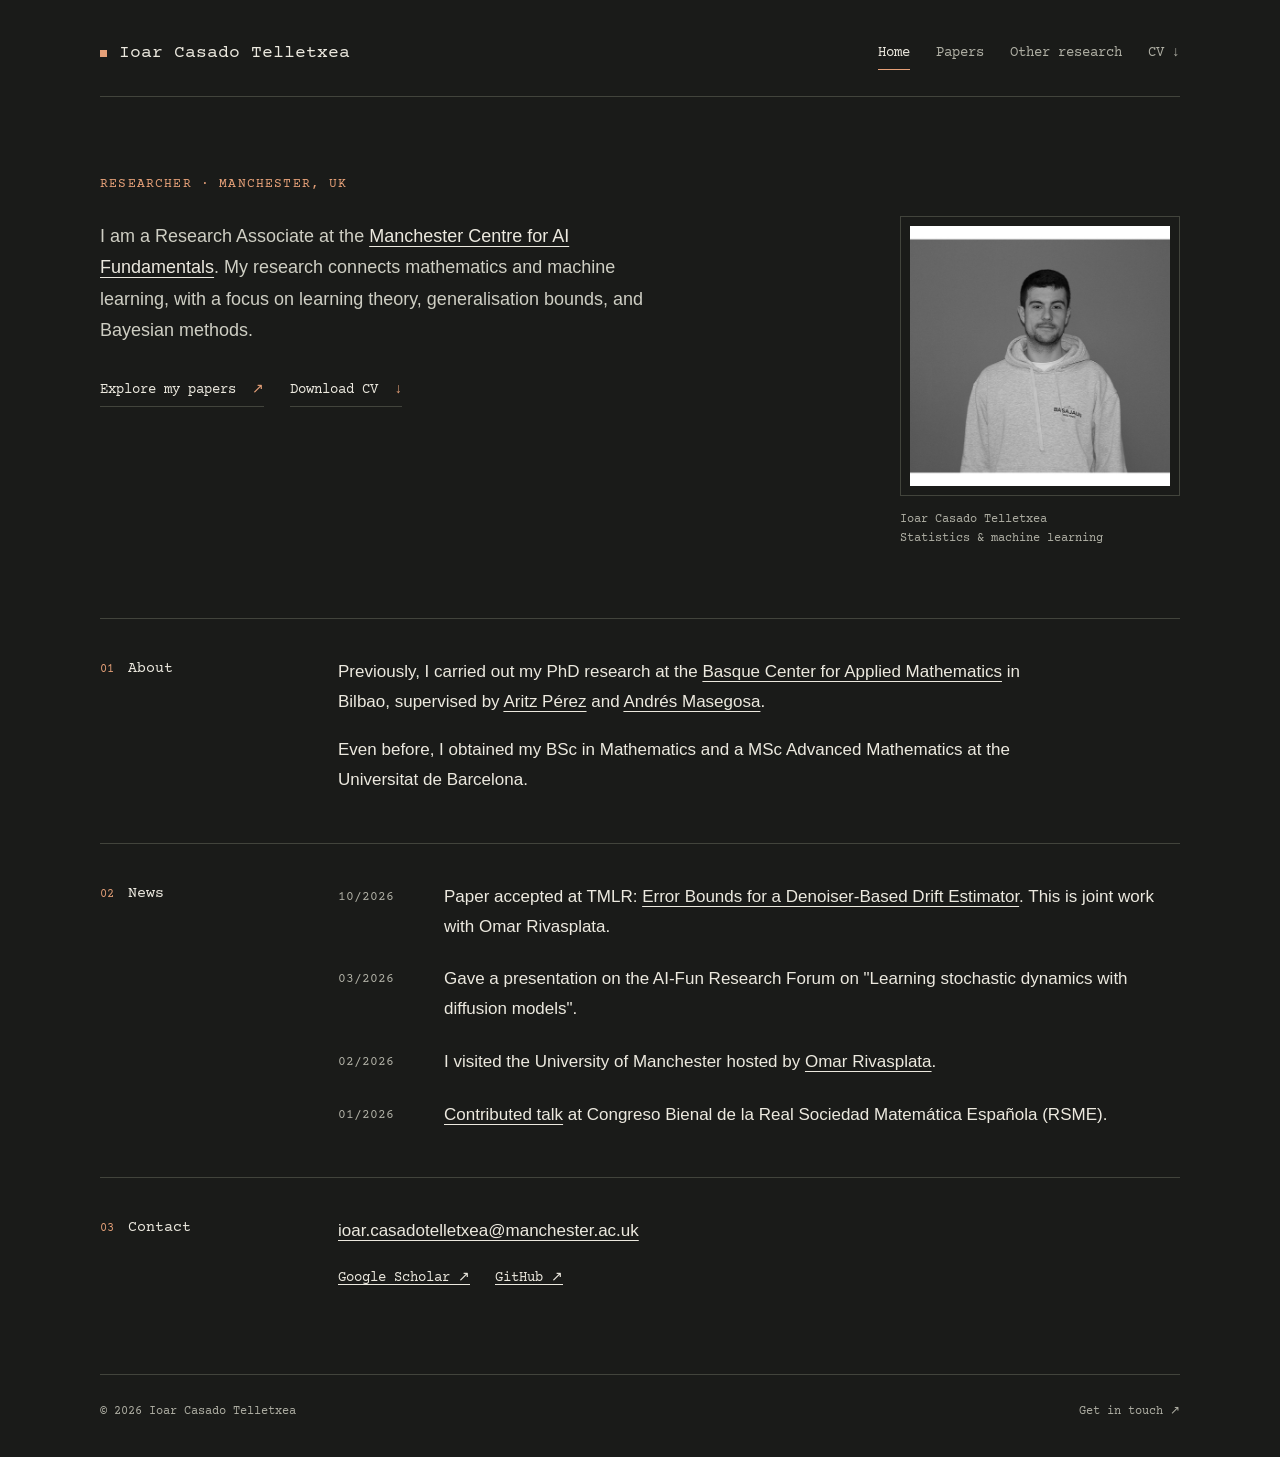
==== commit a007d3f9: "Update index.html by removing title and content Removed title and some content from the main section" ====
--- a/index.html
+++ b/index.html
@@ -6,7 +6,6 @@
   <meta name="color-scheme" content="dark">
   <meta name="description" content="Researcher in mathematics, statistics and machine learning at the Manchester Centre for AI Fundamentals.">
   <meta name="theme-color" content="#1a1b19">
-  <title>Ioar Casado Telletxea | Mathematics & machine learning</title>
   <link rel="icon" href="assets/favicon.svg" type="image/svg+xml">
   <link rel="preload" href="assets/fonts/CourierPrime-Regular.ttf" as="font" type="font/ttf" crossorigin>
   <link rel="stylesheet" href="css/main.css">
@@ -26,7 +25,6 @@
     <section class="hero" aria-labelledby="intro-title">
       <div class="hero-text">
         <p class="eyebrow">Researcher · Manchester, UK</p>
-        <h1 id="intro-title">Mathematics &amp;<br>machine learning<span>.</span></h1>
         <p>I am a Research Associate at the <a href="https://www.ai-fun.manchester.ac.uk/">Manchester Centre for AI Fundamentals</a>. My research connects mathematics and machine learning, with a focus on learning theory, generalisation bounds, and Bayesian methods.</p>
         <div class="hero-actions">
           <a class="text-link" href="research/index.html">Explore my papers <span aria-hidden="true">↗</span></a>
@@ -42,8 +40,7 @@
       <h2 class="section-label" id="about-title"><span>01</span> About</h2>
       <div class="section-content">
         <p>Previously, I carried out my PhD research at the <a href="https://www.bcamath.org/en/">Basque Center for Applied Mathematics</a> in Bilbao, supervised by <a href="https://scholar.google.com/citations?user=F6BMpa0AAAAJ&amp;hl=en&amp;oi=ao">Aritz Pérez</a> and <a href="https://andresmasegosa.github.io/">Andrés Masegosa</a>.</p>
-        <p>Alongside mathematics, I study working-class and labour history in the Basque Country and Navarre. My current project explores industrial development, local power, and labour relations in Estella-Lizarra under Francoism.</p>
-        <p><a class="text-link" href="other-research-interests/index.html">Other research interests <span aria-hidden="true">↗</span></a></p>
+        <p>Even before, I obtained my BSc in Mathematics and a MSc Advanced Mathematics at the Universitat de Barcelona.</p>
       </div>
     </section>
     <section class="section" aria-labelledby="news-title">
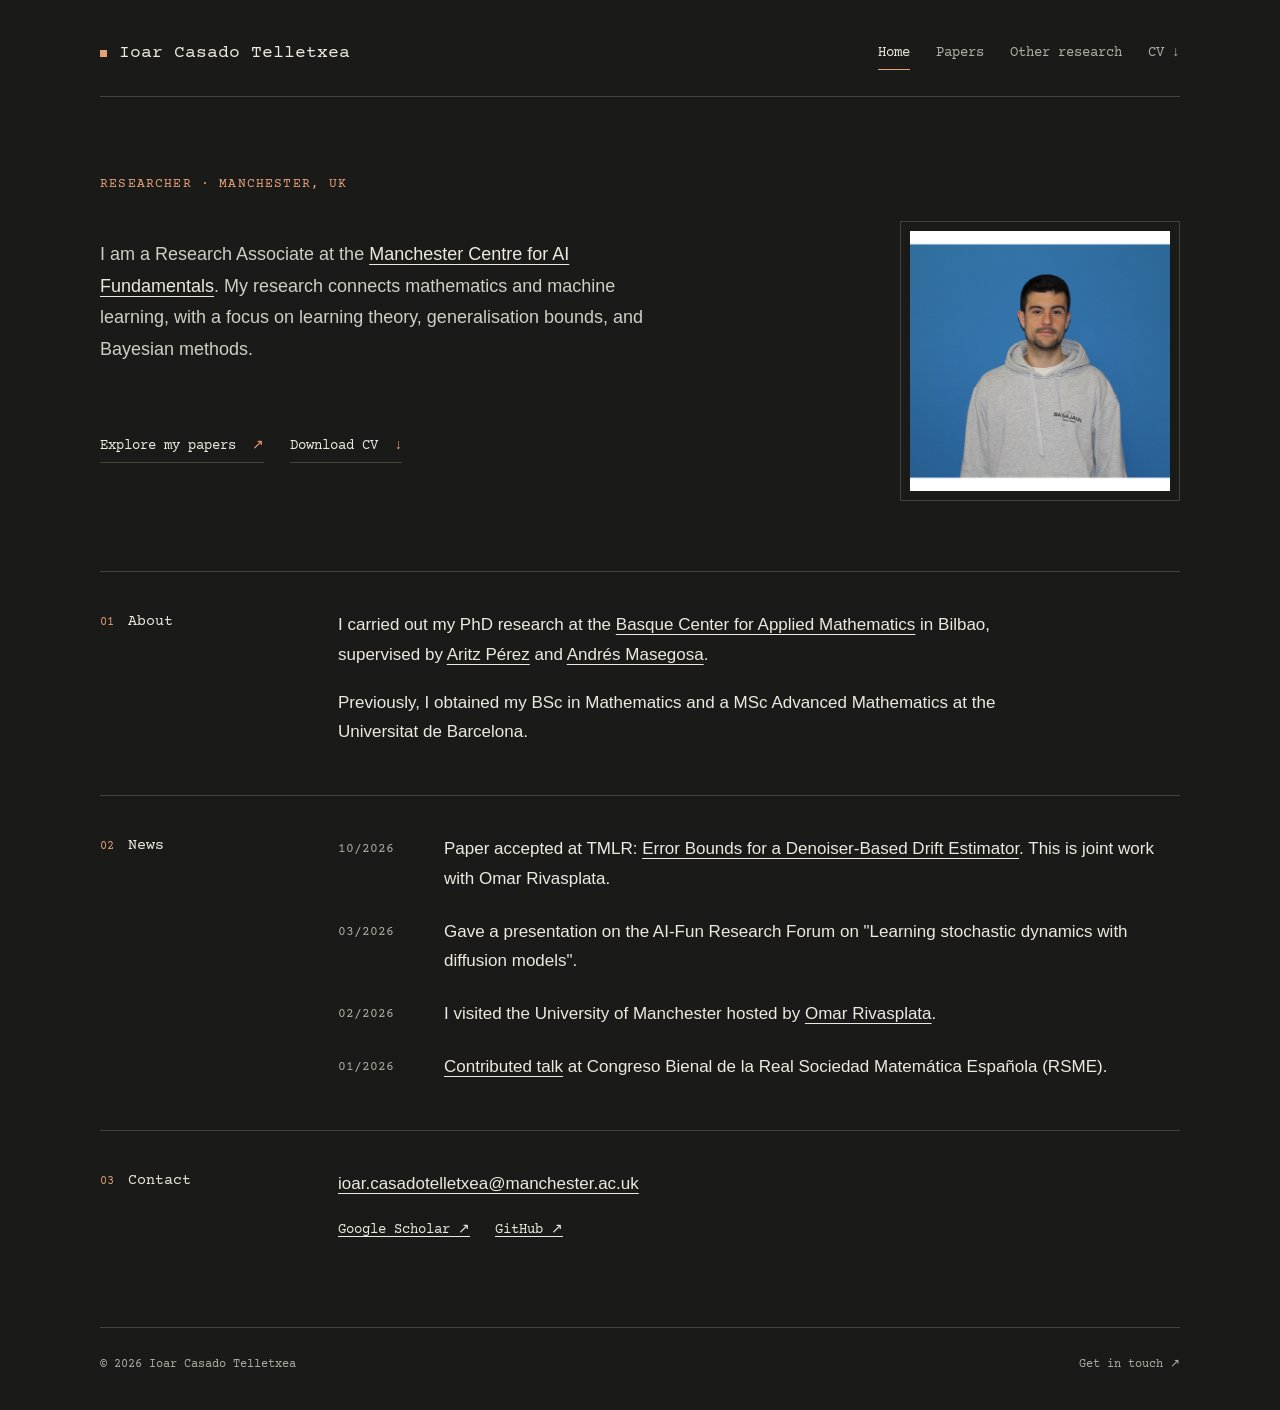
==== commit 1338c205: "Reorganize content in index.html for clarity Rearranged paragraphs to improve the flow of informatio" ====
--- a/index.html
+++ b/index.html
@@ -33,14 +33,13 @@
       </div>
       <figure class="hero-media">
         <div class="portrait-frame"><img class="profile-pic" src="icasado.jpg" alt="Portrait of Ioar Casado Telletxea" fetchpriority="high" decoding="async"></div>
-        <figcaption class="portrait-caption">Ioar Casado Telletxea<br>Statistics &amp; machine learning</figcaption>
       </figure>
     </section>
     <section class="section" aria-labelledby="about-title">
       <h2 class="section-label" id="about-title"><span>01</span> About</h2>
       <div class="section-content">
-        <p>Previously, I carried out my PhD research at the <a href="https://www.bcamath.org/en/">Basque Center for Applied Mathematics</a> in Bilbao, supervised by <a href="https://scholar.google.com/citations?user=F6BMpa0AAAAJ&amp;hl=en&amp;oi=ao">Aritz Pérez</a> and <a href="https://andresmasegosa.github.io/">Andrés Masegosa</a>.</p>
-        <p>Even before, I obtained my BSc in Mathematics and a MSc Advanced Mathematics at the Universitat de Barcelona.</p>
+        <p>I carried out my PhD research at the <a href="https://www.bcamath.org/en/">Basque Center for Applied Mathematics</a> in Bilbao, supervised by <a href="https://scholar.google.com/citations?user=F6BMpa0AAAAJ&amp;hl=en&amp;oi=ao">Aritz Pérez</a> and <a href="https://andresmasegosa.github.io/">Andrés Masegosa</a>.</p>
+        <p>Previously, I obtained my BSc in Mathematics and a MSc Advanced Mathematics at the Universitat de Barcelona.</p>
       </div>
     </section>
     <section class="section" aria-labelledby="news-title">
--- a/css/main.css
+++ b/css/main.css
@@ -633,3 +633,46 @@
     transition:none;
   }
 }
+
+/* Restore the photograph's original colours */
+.profile-pic {
+  filter: none;
+}
+
+/* Align the photograph with the introductory paragraph */
+@media (min-width: 601px) {
+  .hero {
+    row-gap: 0;
+  }
+
+  .hero-text {
+    display: contents;
+  }
+
+  .hero-text > .eyebrow {
+    grid-column: 1 / -1;
+    grid-row: 1;
+  }
+
+  .hero-text > h1 {
+    grid-column: 1 / -1;
+    grid-row: 2;
+  }
+
+  .hero-text > p:not(.eyebrow) {
+    grid-column: 1;
+    grid-row: 3;
+  }
+
+  .hero-actions {
+    grid-column: 1;
+    grid-row: 4;
+  }
+
+  .hero-media {
+    grid-column: 2;
+    grid-row: 3 / 5;
+    align-self: start;
+    margin-top: 0;
+  }
+}
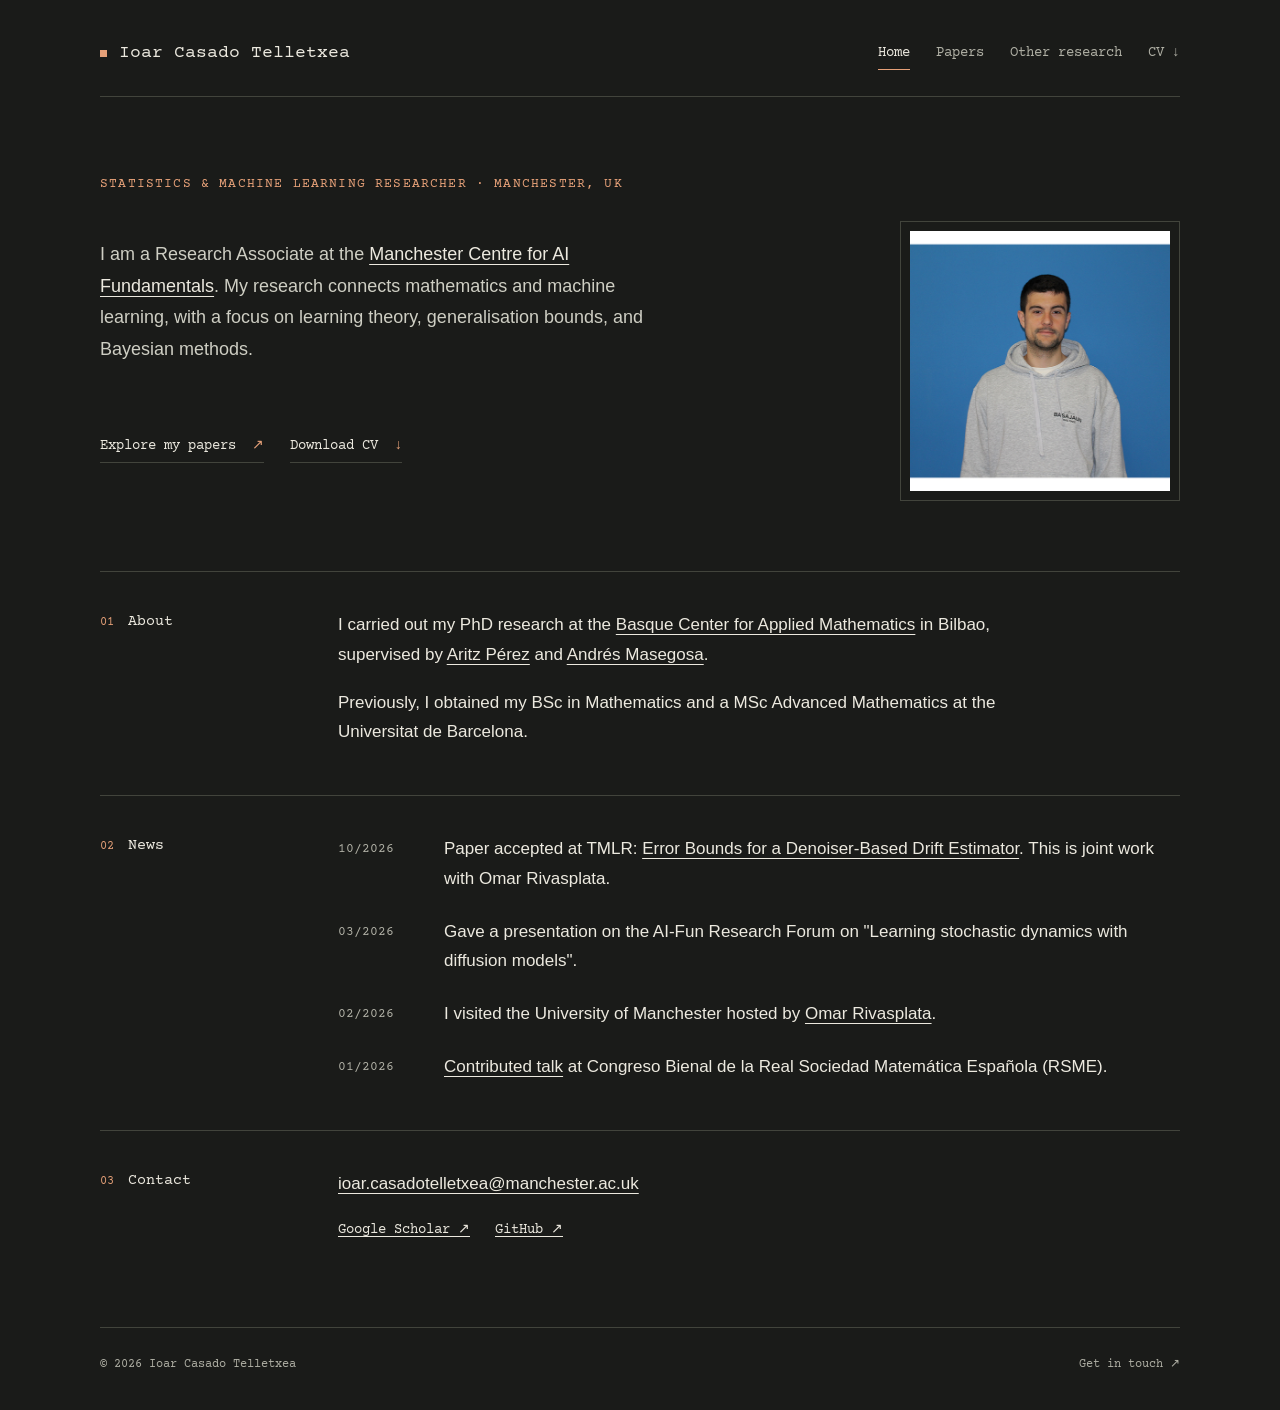
==== commit 9c365de1: "Update eyebrow text to include statistics and ML" ====
--- a/index.html
+++ b/index.html
@@ -24,7 +24,7 @@
   <main id="content" class="container">
     <section class="hero" aria-labelledby="intro-title">
       <div class="hero-text">
-        <p class="eyebrow">Researcher · Manchester, UK</p>
+        <p class="eyebrow">Statistics & Machine Learning Researcher · Manchester, UK</p>
         <p>I am a Research Associate at the <a href="https://www.ai-fun.manchester.ac.uk/">Manchester Centre for AI Fundamentals</a>. My research connects mathematics and machine learning, with a focus on learning theory, generalisation bounds, and Bayesian methods.</p>
         <div class="hero-actions">
           <a class="text-link" href="research/index.html">Explore my papers <span aria-hidden="true">↗</span></a>
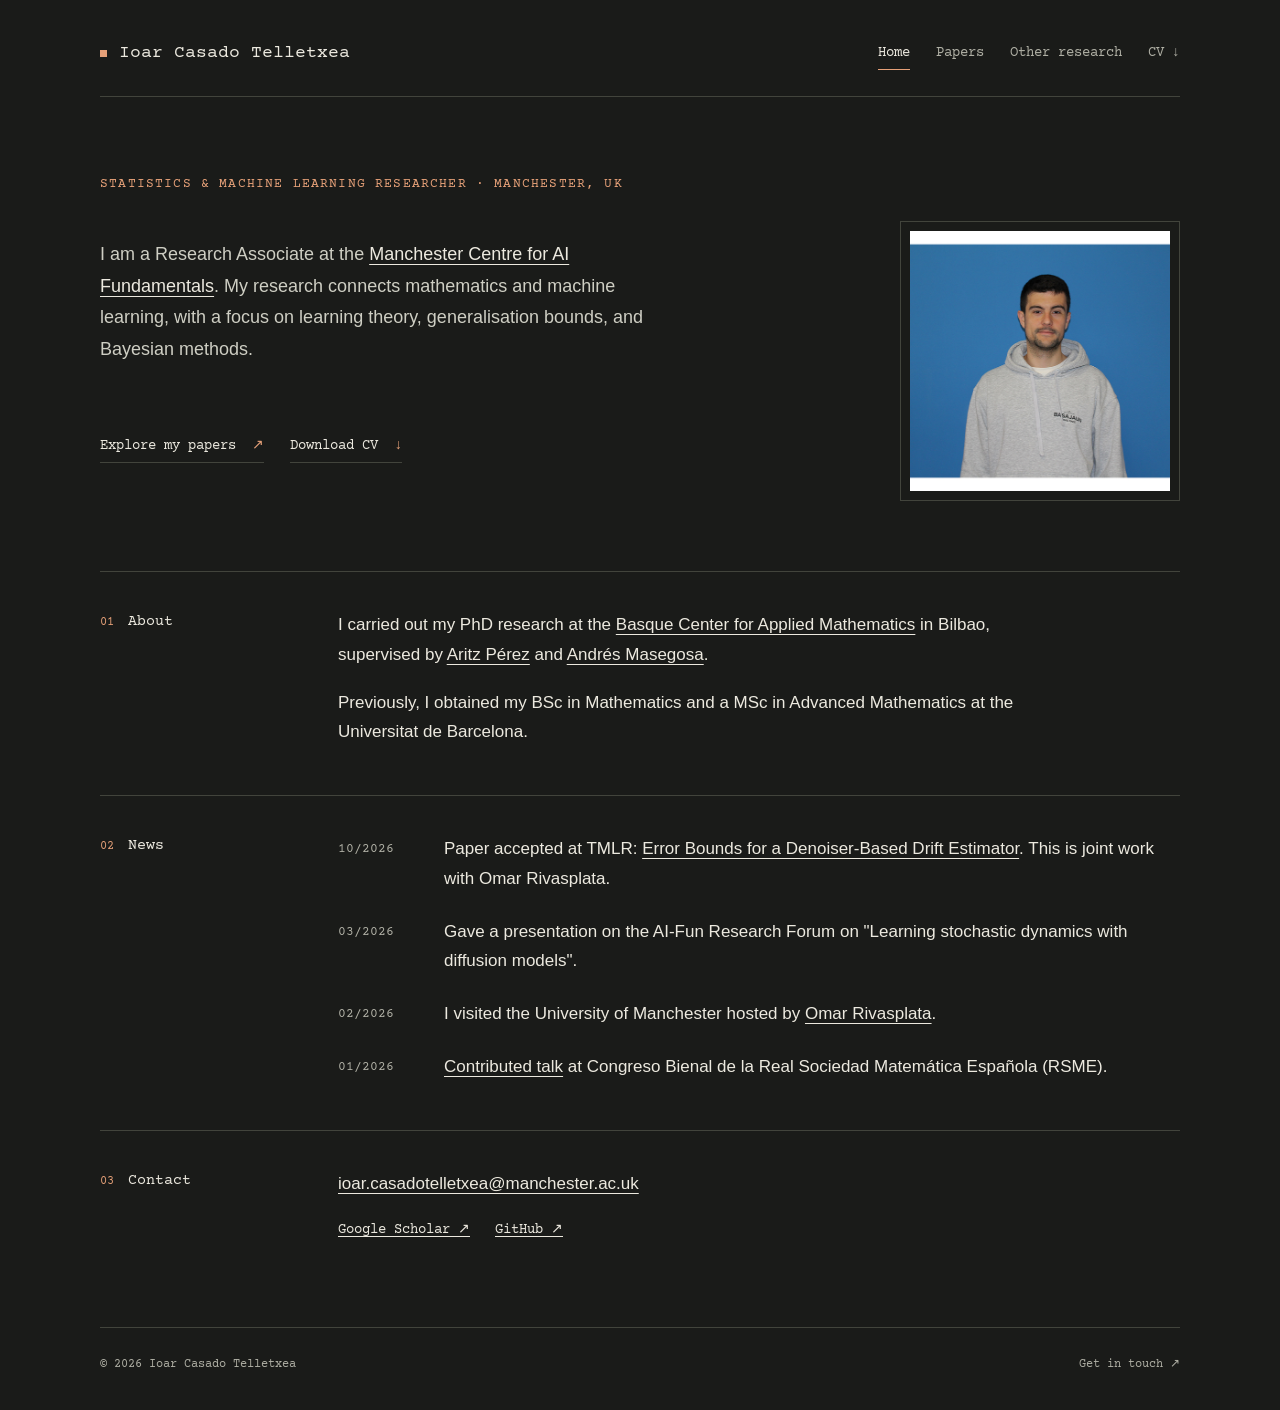
==== commit db928acd: "Fix typo in education section of index.html" ====
--- a/index.html
+++ b/index.html
@@ -39,7 +39,7 @@
       <h2 class="section-label" id="about-title"><span>01</span> About</h2>
       <div class="section-content">
         <p>I carried out my PhD research at the <a href="https://www.bcamath.org/en/">Basque Center for Applied Mathematics</a> in Bilbao, supervised by <a href="https://scholar.google.com/citations?user=F6BMpa0AAAAJ&amp;hl=en&amp;oi=ao">Aritz Pérez</a> and <a href="https://andresmasegosa.github.io/">Andrés Masegosa</a>.</p>
-        <p>Previously, I obtained my BSc in Mathematics and a MSc Advanced Mathematics at the Universitat de Barcelona.</p>
+        <p>Previously, I obtained my BSc in Mathematics and a MSc in Advanced Mathematics at the Universitat de Barcelona.</p>
       </div>
     </section>
     <section class="section" aria-labelledby="news-title">
